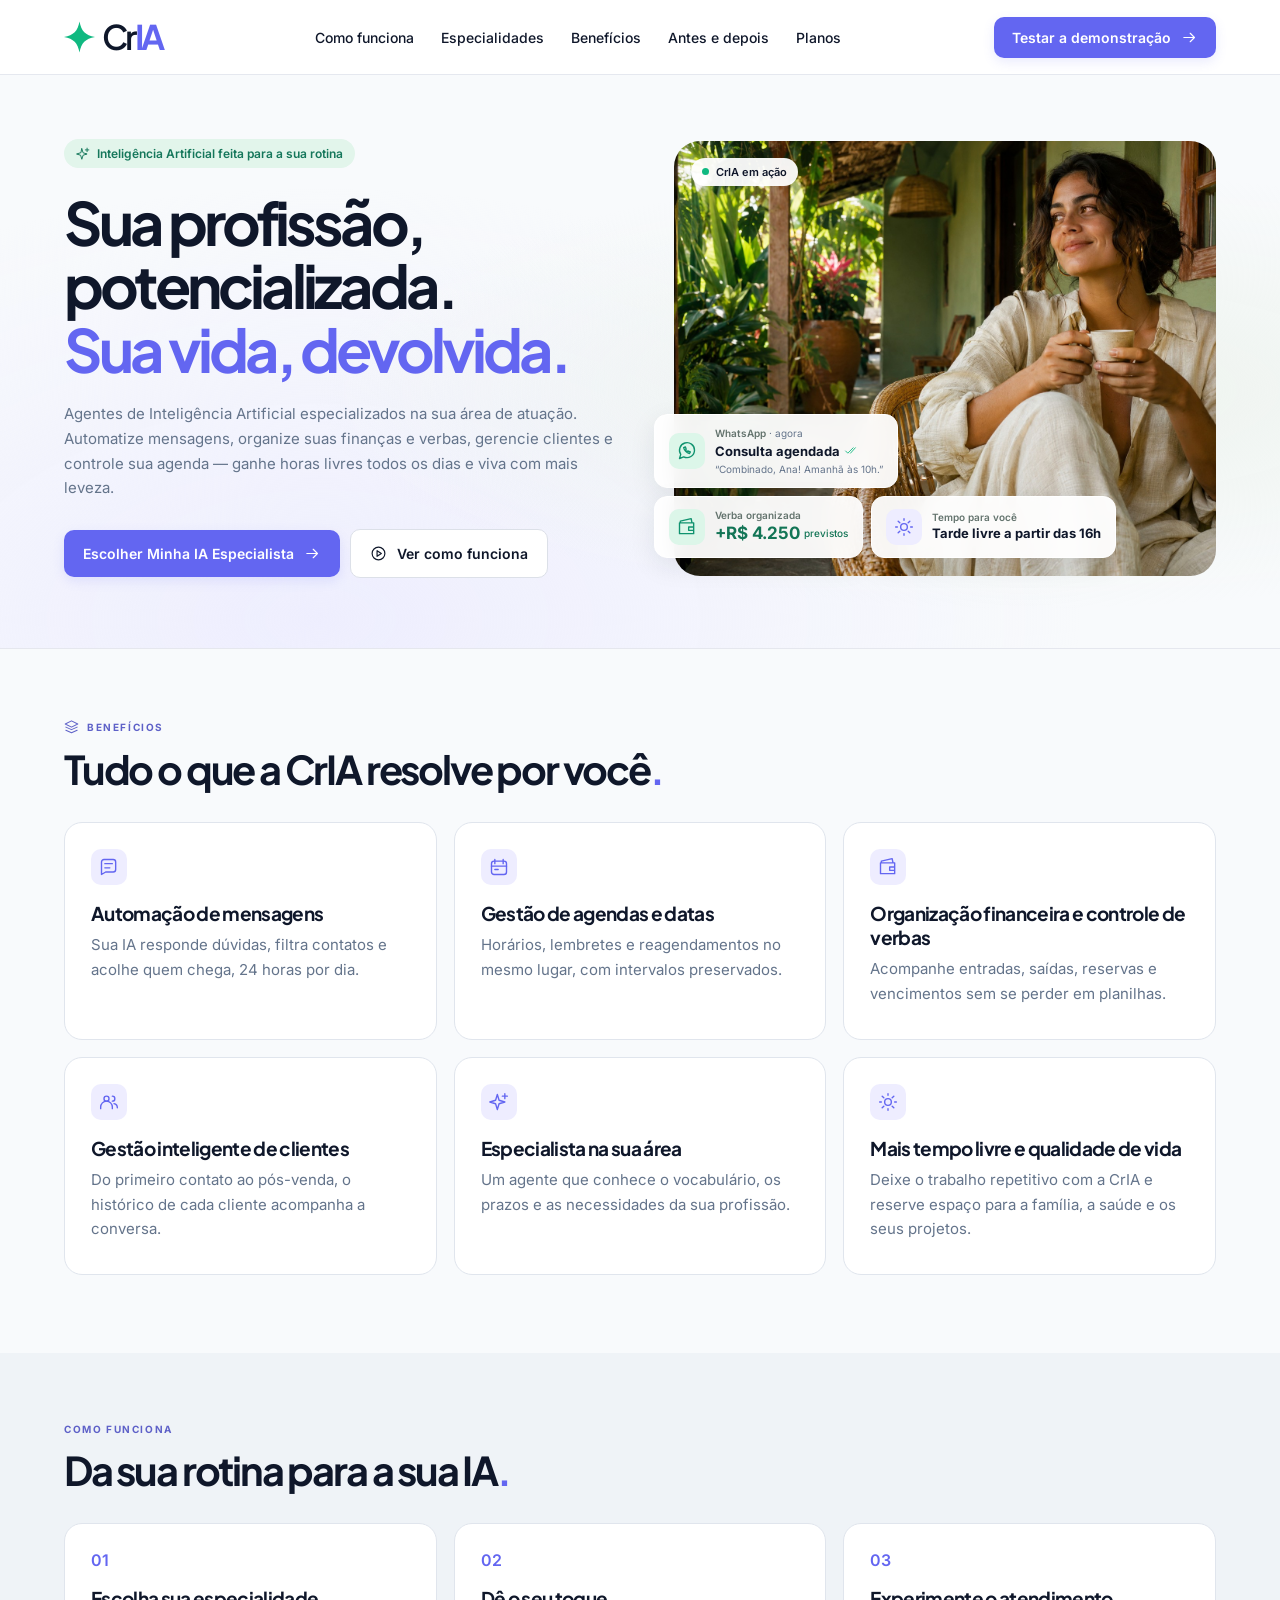
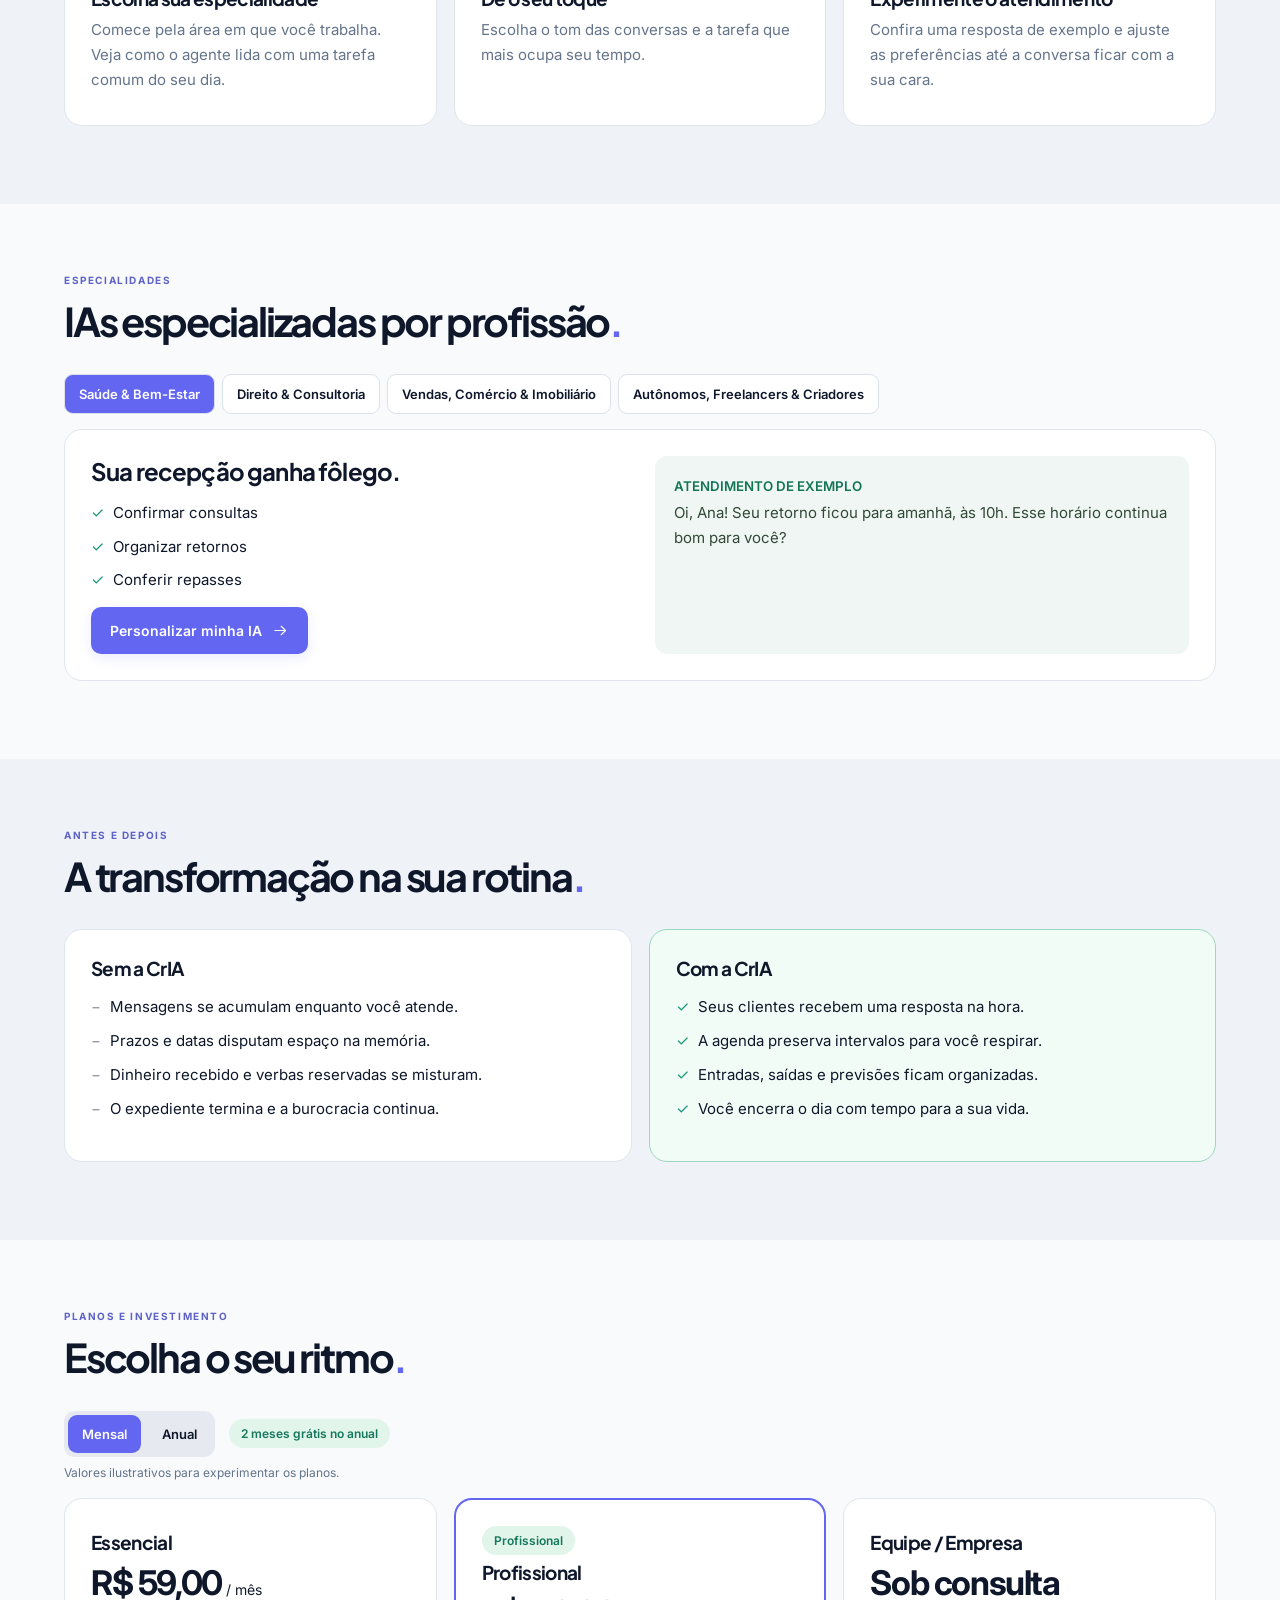
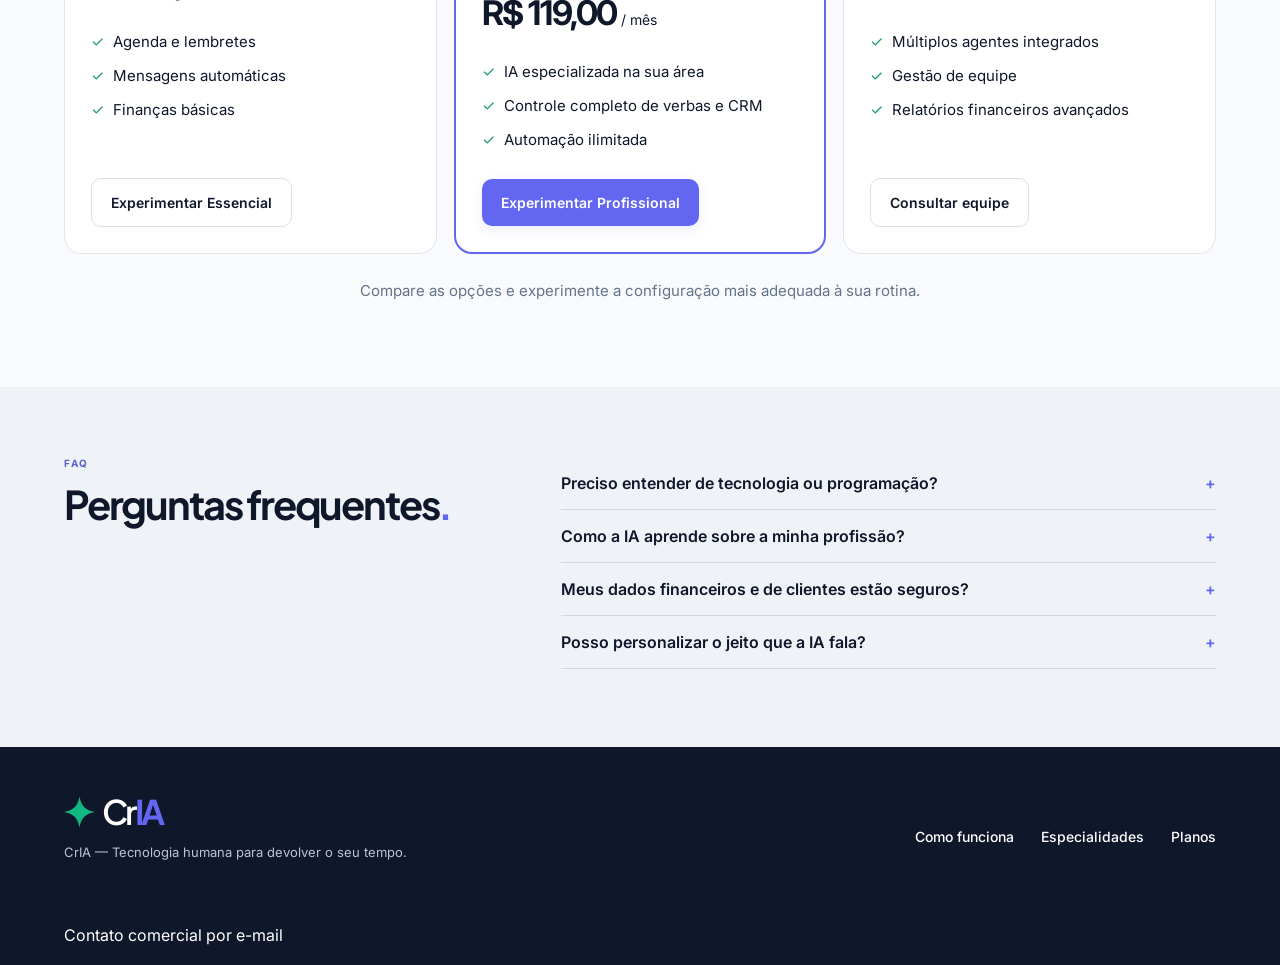
==== sitecria/SA01/index.html @ 4dea1e47 "UpgradeSite" ====
<!doctype html>
<html lang="pt-BR">
<head>
  <meta charset="utf-8">
  <meta name="viewport" content="width=device-width,initial-scale=1">
  <meta name="theme-color" content="#F8FAFC">
  <title>CrIA | Sua profissão, potencializada. Sua vida, devolvida.</title>
  <meta name="description" content="Conheça os agentes especialistas da CrIA e experimente uma rotina com mensagens, agenda e finanças em ordem.">
  <link rel="preconnect" href="https://fonts.googleapis.com">
  <link rel="stylesheet" href="https://fonts.googleapis.com/css2?family=Inter:wght@400;500;600;700&amp;family=Plus+Jakarta+Sans:wght@500;600;700;800&amp;display=swap">
  <link rel="stylesheet" href="./styles.css">
<noscript><style>#menu,.bar .small,.billing,.floaters,#tabs{display:none} @media(max-width:800px){#nav{display:flex;position:static;flex-wrap:wrap}.bar{flex-wrap:wrap;height:auto}}</style></noscript></head>
<body><a class="skip" href="#inicio">Pular para o conteúdo</a><header><div class="wrap bar"><a class="logo" href="#inicio" aria-label="CrIA início"><i data-i="brand"></i>Cr<b>IA</b></a><nav id="nav"><a href="#como">Como funciona</a><a href="#especialidades">Especialidades</a><a href="#beneficios">Benefícios</a><a href="#comparar">Antes e depois</a><a href="#planos">Planos</a></nav><button class="primary small" data-create>Testar a demonstração <i data-i="arrow"></i></button><button id="menu" aria-label="Menu principal" aria-controls="nav" aria-expanded="false"><i data-i="menu"></i></button></div></header>
<main id="inicio" tabindex="-1"><section class="hero"><div class="wrap heroGrid"><div class="intro"><span class="badge"><i data-i="spark"></i> Inteligência Artificial feita para a sua rotina</span><h1>Sua profissão,<br>potencializada.<br><em>Sua vida, devolvida.</em></h1><p>Agentes de Inteligência Artificial especializados na sua área de atuação. Automatize mensagens, organize suas finanças e verbas, gerencie clientes e controle sua agenda — ganhe horas livres todos os dias e viva com mais leveza.</p><div class="actions"><a class="primary" href="#especialidades">Escolher Minha IA Especialista <i data-i="arrow"></i></a><a class="secondary" href="#como"><i data-i="play"></i>Ver como funciona</a></div></div>
<div class="scene">
  <img src="./cria-hero.jpg" width="1402" height="1122" fetchpriority="high" alt="Profissional aproveitando uma pausa para o café na varanda iluminada pelo sol">
  <span class="online"><s></s> CrIA em ação</span><div class="floaters"><button class="notice chat" data-demo="0"><span class="iconbox green"><i data-i="chat"></i></span><span><small>WhatsApp <span>· agora</span></small><strong>Consulta agendada <i data-i="check"></i></strong><sub>“Combinado, Ana! Amanhã às 10h.”</sub></span></button><button class="notice money" data-demo="1"><span class="iconbox green"><i data-i="wallet"></i></span><span><small>Verba organizada</small><strong>+R$ 4.250 <sup>previstos</sup></strong></span></button><button class="notice free" data-demo="2"><span class="iconbox purple"><i data-i="sun"></i></span><span><small>Tempo para você</small><strong>Tarde livre a partir das 16h</strong></span></button></div></div></div></section>
<section class="wrap area" id="beneficios"><div class="eyebrow"><i data-i="layers"></i> BENEFÍCIOS</div><h2>Tudo o que a CrIA resolve por você<span>.</span></h2><div class="cards" id="features"><article><span class="iconbox purple"><i data-i="message"></i></span><h3>Automação de mensagens</h3><p>Sua IA responde dúvidas, filtra contatos e acolhe quem chega, 24 horas por dia.</p></article><article><span class="iconbox purple"><i data-i="calendar"></i></span><h3>Gestão de agendas e datas</h3><p>Horários, lembretes e reagendamentos no mesmo lugar, com intervalos preservados.</p></article><article><span class="iconbox purple"><i data-i="wallet"></i></span><h3>Organização financeira e controle de verbas</h3><p>Acompanhe entradas, saídas, reservas e vencimentos sem se perder em planilhas.</p></article><article><span class="iconbox purple"><i data-i="people"></i></span><h3>Gestão inteligente de clientes</h3><p>Do primeiro contato ao pós-venda, o histórico de cada cliente acompanha a conversa.</p></article><article><span class="iconbox purple"><i data-i="spark"></i></span><h3>Especialista na sua área</h3><p>Um agente que conhece o vocabulário, os prazos e as necessidades da sua profissão.</p></article><article><span class="iconbox purple"><i data-i="sun"></i></span><h3>Mais tempo livre e qualidade de vida</h3><p>Deixe o trabalho repetitivo com a CrIA e reserve espaço para a família, a saúde e os seus projetos.</p></article></div></section>
<section class="tint" id="como"><div class="wrap area"><div class="eyebrow">COMO FUNCIONA</div><h2>Da sua rotina para a sua IA<span>.</span></h2><div class="steps"><article><b>01</b><h3>Escolha sua especialidade</h3><p>Comece pela área em que você trabalha. Veja como o agente lida com uma tarefa comum do seu dia.</p></article><article><b>02</b><h3>Dê o seu toque</h3><p>Escolha o tom das conversas e a tarefa que mais ocupa seu tempo.</p></article><article><b>03</b><h3>Experimente o atendimento</h3><p>Confira uma resposta de exemplo e ajuste as preferências até a conversa ficar com a sua cara.</p></article></div></div></section>
<section class="wrap area" id="especialidades"><div class="eyebrow">ESPECIALIDADES</div><h2>IAs especializadas por profissão<span>.</span></h2><div id="tabs" role="tablist" aria-label="Áreas de atuação"></div><div id="panel" role="tabpanel"><div><h3>Escolha sua especialidade</h3><ul><li>Saúde & Bem-Estar · Confirmar consultas</li><li>Direito & Consultoria · Acompanhar prazos processuais</li><li>Vendas, Comércio & Imobiliário · Qualificar interessados</li><li>Autônomos, Freelancers & Criadores · Enviar orçamentos</li></ul></div></div></section>
<section class="tint" id="comparar"><div class="wrap area"><div class="eyebrow">ANTES E DEPOIS</div><h2>A transformação na sua rotina<span>.</span></h2><div class="duo"><article><h3>Sem a CrIA</h3><ul><li>Mensagens se acumulam enquanto você atende.</li><li>Prazos e datas disputam espaço na memória.</li><li>Dinheiro recebido e verbas reservadas se misturam.</li><li>O expediente termina e a burocracia continua.</li></ul></article><article class="after"><h3>Com a CrIA</h3><ul><li>Seus clientes recebem uma resposta na hora.</li><li>A agenda preserva intervalos para você respirar.</li><li>Entradas, saídas e previsões ficam organizadas.</li><li>Você encerra o dia com tempo para a sua vida.</li></ul></article></div></div></section>
<section class="wrap area" id="planos"><div class="eyebrow">PLANOS E INVESTIMENTO</div><h2>Escolha o seu ritmo<span>.</span></h2><div class="billing"><div class="switch"><button aria-pressed="true" id="monthly">Mensal</button><button aria-pressed="false" id="annual">Anual</button></div><span class="badge">2 meses grátis no anual</span></div><p class="fine">Valores ilustrativos para experimentar os planos.</p><div class="cards plans" id="prices"><article><h3>Essencial</h3><strong>R$ 59,00 / mês</strong><ul><li>Agenda e lembretes</li><li>Mensagens automáticas</li><li>Finanças básicas</li></ul></article><article><h3>Profissional</h3><strong>R$ 119,00 / mês</strong><ul><li>IA especializada na sua área</li><li>Controle completo de verbas e CRM</li><li>Automação ilimitada</li></ul></article><article><h3>Equipe / Empresa</h3><strong>Sob consulta</strong><ul><li>Múltiplos agentes integrados</li><li>Gestão de equipe</li><li>Relatórios financeiros avançados</li></ul></article></div><p class="reinforce">Compare as opções e experimente a configuração mais adequada à sua rotina.</p></section>
<section class="tint"><div class="wrap area faq"><div><div class="eyebrow">FAQ</div><h2>Perguntas frequentes<span>.</span></h2></div><div id="questions"><details><summary>Preciso entender de tecnologia ou programação?</summary><p>Você começa escolhendo sua profissão e descrevendo sua rotina em linguagem comum. Experimente a configuração guiada nesta página.</p></details><details><summary>Como a IA aprende sobre a minha profissão?</summary><p>O ponto de partida é um perfil por área. Seus serviços, horários, regras de atendimento e exemplos de mensagens orientam a personalização.</p></details><details><summary>Meus dados financeiros e de clientes estão seguros?</summary><p>Esta demonstração usa exemplos fictícios e dispensa dados de clientes, credenciais e informações bancárias. Antes de conectar um serviço real, confira as permissões solicitadas e as condições de tratamento dos dados.</p></details><details><summary>Posso personalizar o jeito que a IA fala?</summary><p>Sim. Escolha um tom acolhedor, direto ou formal na demonstração para comparar as respostas e encontrar a voz do seu atendimento.</p></details></div></div></section></main>
<footer><div class="wrap foot"><div><a class="logo" href="#inicio"><i data-i="brand"></i>Cr<b>IA</b></a><p>CrIA — Tecnologia humana para devolver o seu tempo.</p></div><div><a href="#como">Como funciona</a><a href="#especialidades">Especialidades</a><a href="#planos">Planos</a></div></div><div class="wrap" style="padding-bottom:20px"><a href="mailto:alissonbiagiotti1@gmail.com">Contato comercial por e-mail</a></div></footer>
<dialog id="modal" aria-labelledby="dialogTitle"><button class="close" aria-label="Fechar">×</button><div id="modalBody"></div></dialog><script src="./app.js" defer></script></body></html>
---- sitecria/SA01/styles.css ----
*{box-sizing:border-box}
    html{scroll-behavior:smooth;scroll-padding-top:87px}
    body{margin:0;color:#0f172a;background:#f8fafc;font-family:Inter,Arial,sans-serif;-webkit-font-smoothing:antialiased;-moz-osx-font-smoothing:grayscale}
    h1,h2,h3,.logo{font-family:"Plus Jakarta Sans",Inter,sans-serif}
    a{color:inherit;text-decoration:none}
    button,select{font:inherit}
    button,summary{cursor:pointer}
    button{color:inherit;border:0;background:none}
    button:focus-visible,a:focus-visible,summary:focus-visible,select:focus-visible{outline:3px solid #6366f1;outline-offset:4px}
    i{display:inline-flex;flex:none}
    svg{width:20px;height:20px}
    .wrap{width:min(1320px,90%);margin:auto}
    header{background:#fffffff5;border-bottom:1px solid #e5e8ef;position:sticky;top:0;z-index:5;backdrop-filter:blur(12px)}
    .bar,.actions,.primary,.secondary,.badge,.online,.iconbox,.eyebrow,.notice,.billing,.switch,.logo,.foot{display:flex;align-items:center}
    .bar{height:74px;gap:32px;justify-content:space-between}
    .logo{font-size:34px;letter-spacing:-2.7px;font-weight:600;line-height:1}
    .logo b,h1 em,h2 span{color:#6366f1}
    .logo i{margin-right:7px;color:#10b981}
    .logo svg{width:31px;height:34px}
    nav,.foot>div:last-child{display:flex;gap:clamp(14px,2.1vw,34px)}
    nav a,.foot a:not(.logo){font-size:14px;font-weight:500}
    nav a:hover,footer a:hover{color:#6366f1}
    .primary,.secondary{gap:10px;border-radius:10px;justify-content:center;padding:15px 19px;font-size:14px;font-weight:600;transition:.2s}
    .primary{background:#6366f1;color:white;box-shadow:0 4px 12px #6366f122}
    .primary:hover{background:#5254d8;transform:translateY(-2px)}
    .primary.small{padding:12px 18px}
    .primary svg,.secondary svg{width:17px;height:17px}
    .secondary{background:white;border:1px solid #dce0e8}
    .secondary:hover{border-color:#6366f1}
    .hero{background:radial-gradient(ellipse at 80% 55%,#edf3ed 0,transparent 49%),radial-gradient(ellipse at 25% 95%,#eeeefe 0,transparent 56%),#f8fafc;border-bottom:1px solid #e5e7ee}
    .heroGrid{display:grid;grid-template-columns:1.02fr 1fr;gap:5%;align-items:center;padding:64px 0 70px}
    .badge,.online{width:fit-content;font-size:12px;font-weight:600;gap:7px;border-radius:99px}
    .badge{padding:7px 12px;background:#e2f5eb;color:#15775b}
    .badge svg{width:14px;height:14px}
    h1{font-size:clamp(48px,4.65vw,75px);line-height:1.065;letter-spacing:-.067em;margin:22px 0;font-weight:700}
    h1 em{font-style:normal}
    .intro p,.area p,dialog p,footer p{color:#64748b;line-height:1.65}
    .intro p{font-size:clamp(15px,1.15vw,17px);margin:0;max-width:580px}
    .actions{gap:10px;flex-wrap:wrap;margin-top:28px}
    .scene{position:relative;height:clamp(420px,34vw,510px);border-radius:26px;isolation:isolate}
    .scene img{height:100%;width:100%;object-fit:cover;border-radius:inherit}
    .online{position:absolute;top:17px;left:17px;background:#fffffff0;box-shadow:0 2px 8px #0001;padding:7px 11px;font-size:11px}
    .online s{background:#10b981;width:7px;height:7px;border-radius:50%}
    .floaters{position:absolute;bottom:18px;left:-20px;right:16px;display:flex;flex-wrap:wrap;gap:8px}
    .notice{padding:12px 14px;text-align:left;gap:10px;background:#fffffff2;border:1px solid white;box-shadow:0 8px 27px #14212916;border-radius:13px;backdrop-filter:blur(10px);transition:transform .2s}
    .notice:hover{transform:translateY(-3px)}
    .chat{margin-right:45%;min-width:max-content}
    .notice small,.notice sub{display:block}
    .notice small{font-size:10px;font-weight:600;color:#63736d}
    .notice small span,.notice sub{color:#64748b;font-weight:400}
    .notice strong{font-size:13px;display:flex;align-items:center;gap:4px;margin:2px 0}
    .notice sub,.notice sup{font-size:10px}
    .notice strong svg{width:13px;color:#10b981}
    .money strong{color:#137556;font-size:17px}
    .money sup{font-weight:500}
    .iconbox{width:36px;height:36px;justify-content:center;border-radius:10px}
    .green{color:#10936f;background:#dcf6e9}
    .purple{color:#6366f1;background:#eeedff}
    .area{padding-top:70px;padding-bottom:78px}
    .eyebrow{font-size:10px;letter-spacing:.16em;gap:8px;color:#5e61c8;font-weight:700}
    .eyebrow svg{width:15px;height:15px}
    h2{font-size:clamp(32px,3.1vw,48px);line-height:1.14;letter-spacing:-.055em;font-weight:700;margin:13px 0 30px}
    .cards,.steps,.duo{display:grid;grid-template-columns:repeat(3,1fr);gap:17px}
    .cards article,.duo article,.steps article,#panel{border:1px solid #e0e5ed;border-radius:18px;background:white;padding:26px}
    .cards article{transition:box-shadow .2s,transform .2s}
    .cards article:hover{transform:translateY(-3px);box-shadow:0 10px 28px #1e293b0d}
    h3{font-size:19px;letter-spacing:-.035em;margin:16px 0 8px;font-weight:700}
    .area p{font-size:15px;margin:6px 0}
    .tint{background:#eff3f7}
    .steps b{color:#6366f1;font-weight:600}
    .duo{grid-template-columns:1fr 1fr}
    .duo h3{margin-top:0}
    .duo .after{background:#f1fcf7;border-color:#9ad8bf}
    ul{padding:0;list-style:none}
    li{margin:12px 0;line-height:1.45;font-size:15px}
    li:before{content:'✓';color:#159775;margin-right:9px}
    .duo article:first-child li:before{content:'−';color:#87919e}
    #tabs,.billing,.switch{display:flex;gap:7px;flex-wrap:wrap}
    #tabs button,.switch button{border-radius:9px;padding:11px 14px;font-weight:600;font-size:13px}
    #tabs button{background:white;border:1px solid #dce1eb}
    #tabs button[aria-selected=true],.switch button[aria-pressed=true]{background:#6366f1;color:white}
    #panel{display:grid;grid-template-columns:1fr 1fr;gap:30px;margin-top:15px}
    #panel h3{margin-top:0;font-size:24px}
    .sample{background:#f0f6f3;border-radius:12px;padding:19px}
    .sample small{color:#137556;font-weight:600}
    .sample p{color:#324938}
    .switch{background:#e6eaf0;border-radius:11px;padding:4px}
    .billing{gap:14px}
    .plans{margin-top:16px}
    .plans article{display:flex;flex-direction:column;align-items:start}
    .plans .chosen{border:2px solid #6366f1}
    .plans h3{margin-top:5px}
    .plans ul{flex:1}
    .price{font-weight:700;font-size:34px;letter-spacing:-1.4px}
    .price small{font-weight:400;font-size:14px;letter-spacing:0}
    .area .fine{font-size:12px}
    .area .reinforce{text-align:center;margin-top:25px}
    .faq{display:grid;grid-template-columns:1fr 1.4fr;gap:30px}
    details{border-bottom:1px solid #d2d9e3;padding:16px 0}
    summary{list-style:none;display:flex;justify-content:space-between;font-weight:600;gap:12px}
    summary:after{content:'+';color:#6366f1}
    details[open] summary:after{content:'−'}
    footer{background:#0f172a;color:white}
    .foot{padding:48px 0;justify-content:space-between}
    .foot p{color:#bac4d4;font-size:13px}
    dialog{margin:auto;padding:30px;max-width:min(450px,92vw);width:100%;border:1px solid #dde3eb;border-radius:18px;color:#0f172a;box-shadow:0 22px 72px #0f172a33}
    dialog::backdrop{background:#0f172a66;backdrop-filter:blur(4px)}
    dialog h2{font-size:28px;margin:12px 16px 15px 0}
    .close{float:right;font-size:24px}
    .fields{display:grid;gap:14px}
    .fields label{font-size:13px;font-weight:600}
    .fields select{display:block;width:100%;padding:10px;margin-top:5px;border:1px solid #cbd5e1;border-radius:7px;background:white}
    .fields .primary{margin-top:5px}
    #menu{display:none}
    @media (max-width:1050px) {
      .bar{gap:14px}
      nav{gap:14px}
      nav a{font-size:12px}
      .actions{gap:8px}
      .actions a{font-size:12px;padding:13px}
      .heroGrid{gap:4%}
      .floaters{left:-9px}
      .notice{padding:9px;gap:7px}
      .free strong{font-size:11px}
    }
    @media (max-width:800px) {
      .wrap{width:90%}
      .bar{height:63px}
      .bar>.small{margin-left:auto}
      #menu{display:flex;padding:8px}
      nav{display:none}
      nav.open{display:flex;position:absolute;top:62px;left:0;right:0;background:white;flex-direction:column;padding:18px 5%;box-shadow:0 14px 18px #0f172a12}
      nav a{font-size:15px}
      .heroGrid{grid-template-columns:1fr;padding:38px 0 36px;gap:32px}
      h1{font-size:clamp(45px,8.8vw,68px)}
      .scene{height:clamp(355px,65vw,460px)}
      .floaters{left:12px}
      .intro p{max-width:670px}
      .cards,.steps{grid-template-columns:repeat(2,1fr)}
      .area{padding-top:48px;padding-bottom:48px}
      .faq{grid-template-columns:1fr;gap:4px}
      .foot{align-items:start;gap:24px;flex-wrap:wrap}
    }
    @media (max-width:550px) {
      .cards,.steps,.duo,#panel{grid-template-columns:1fr}
      .chat{margin-right:15%}
      .badge{font-size:11px}
      .actions{align-items:stretch}
      .actions a{font-size:12px;padding:12px 10px}
      .actions svg{width:14px}
      .floaters{right:8px;gap:5px}
      .notice .iconbox{width:27px;height:30px}
      .notice{padding:8px}
      .free strong{max-width:110px}
      .area h2{font-size:33px}
      .foot>div:last-child{flex-wrap:wrap}
      .plans .primary{width:100%}
    }
    @media (prefers-reduced-motion:reduce) {
      html{scroll-behavior:auto}
      *,*:before,*:after{transition:none!important}
    }
  .skip{position:absolute;left:1rem;top:-6rem;z-index:100;background:white;padding:12px}.skip:focus{top:0}.contact-actions{display:grid;gap:12px;margin-top:18px}.contact-actions a{text-align:center}@media(max-width:550px){.scene img{object-position:65% center}.bar .small{font-size:12px;padding:10px}.actions{flex-wrap:wrap}}
@media (max-width:550px) {
  .scene {height:auto}
  .scene img {display:block;height:300px;object-position:70% center}
  .floaters {position:static;display:grid;gap:8px;padding-top:8px}
  .notice {min-height:44px}
  .free strong {max-width:none}
  .fields select {min-width:0;max-width:100%}
  .bar, .heroGrid > *, .cards > * {min-width:0}
}
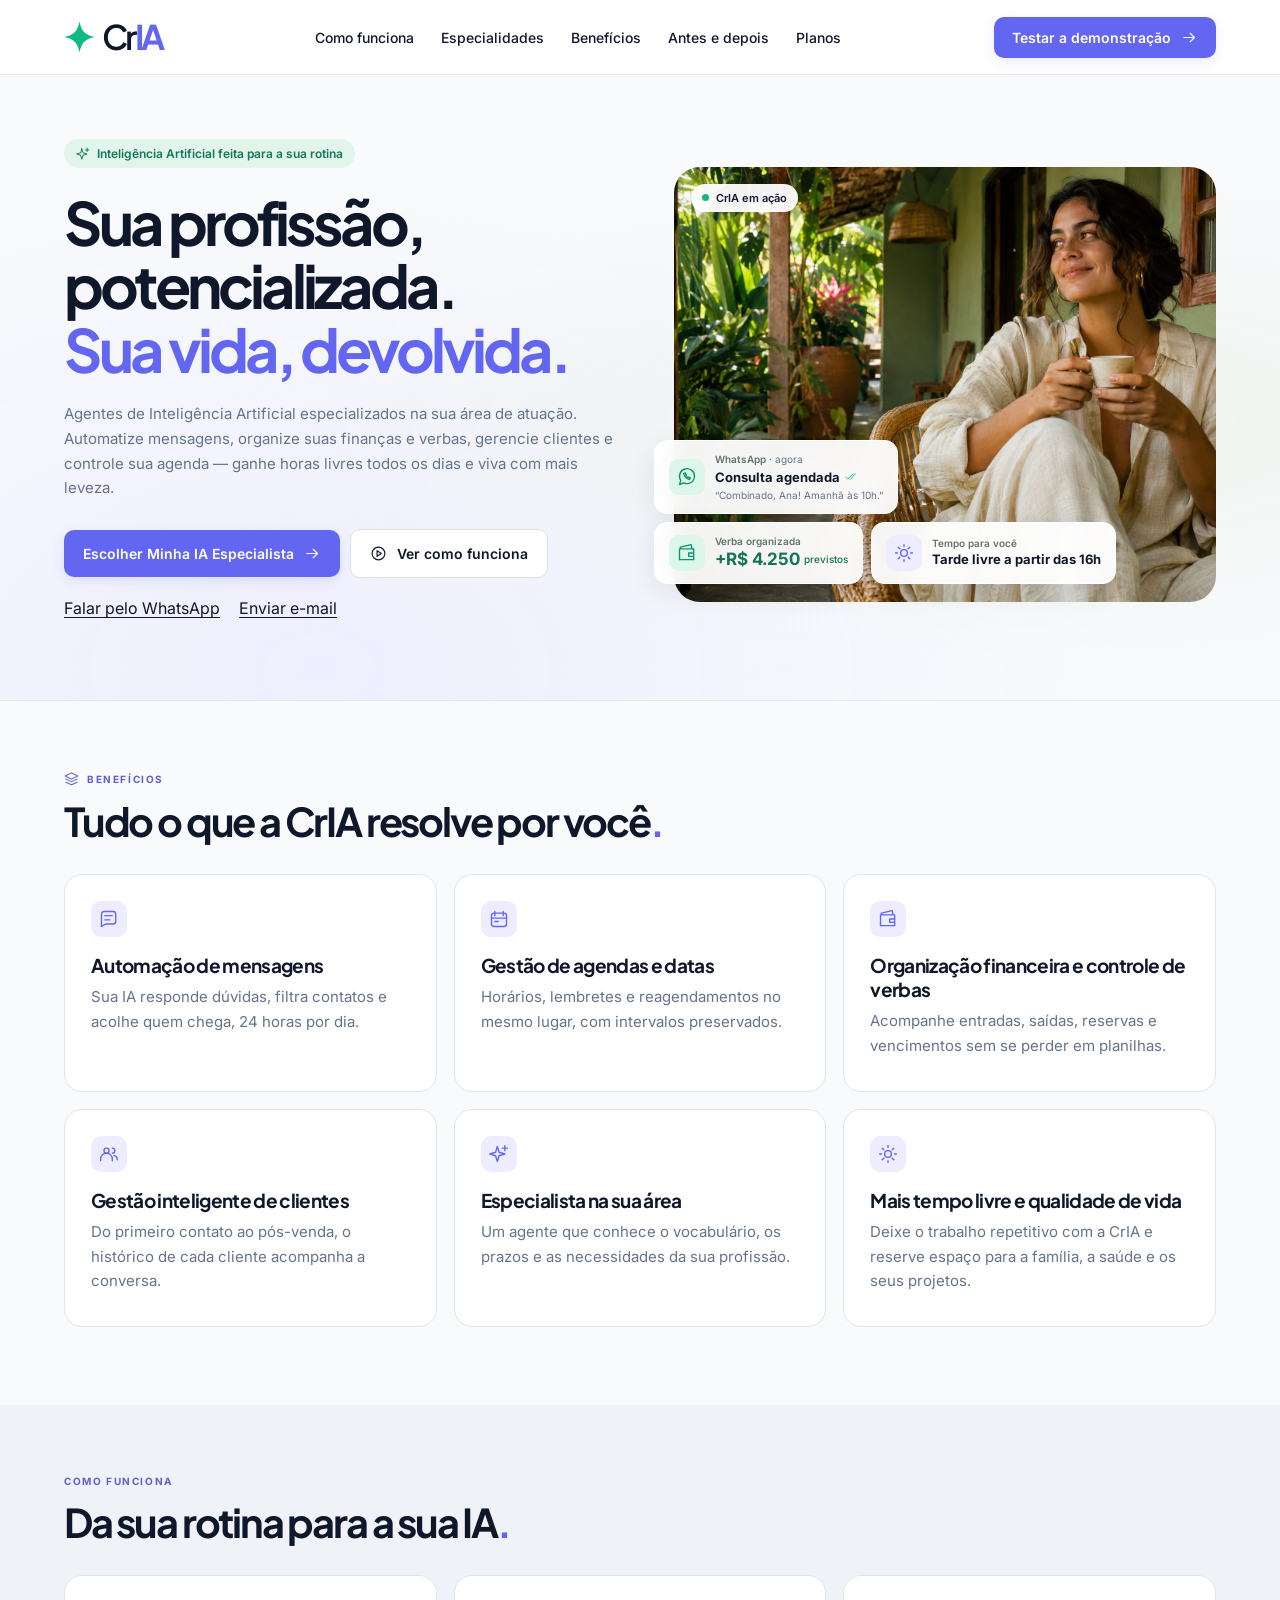
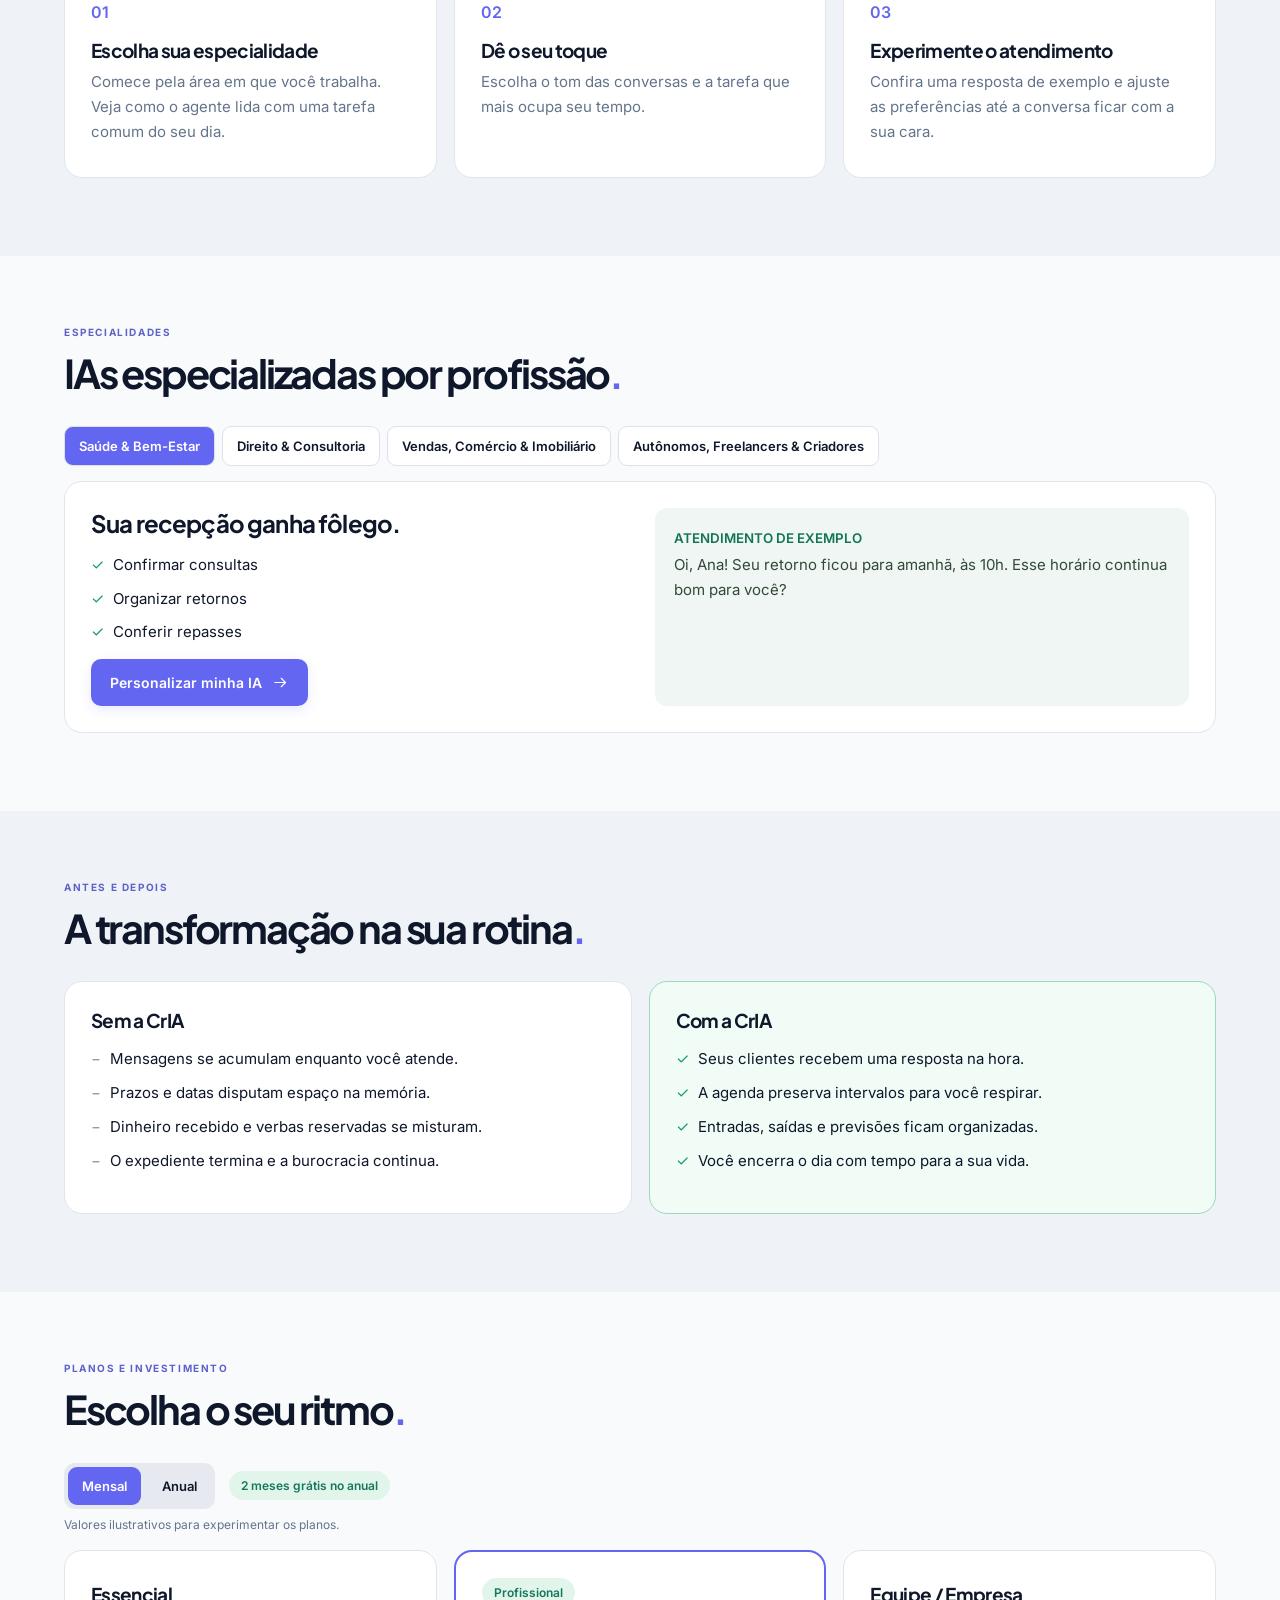
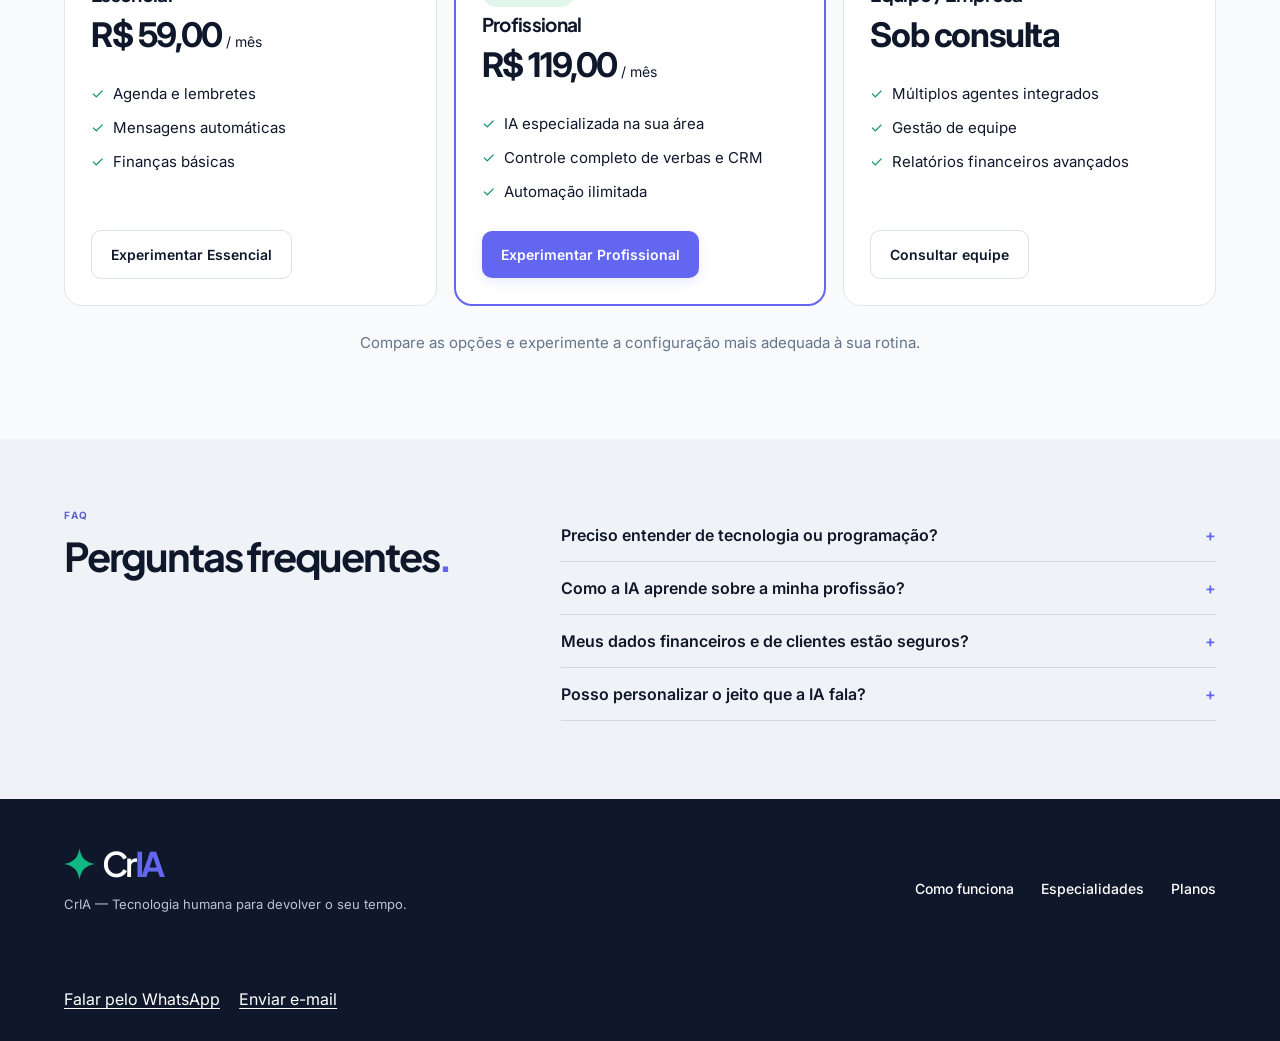
==== commit 095165fd: "att02" ====
--- a/sitecria/SA01/index.html
+++ b/sitecria/SA01/index.html
@@ -11,7 +11,7 @@
   <link rel="stylesheet" href="./styles.css">
 <noscript><style>#menu,.bar .small,.billing,.floaters,#tabs{display:none} @media(max-width:800px){#nav{display:flex;position:static;flex-wrap:wrap}.bar{flex-wrap:wrap;height:auto}}</style></noscript></head>
 <body><a class="skip" href="#inicio">Pular para o conteúdo</a><header><div class="wrap bar"><a class="logo" href="#inicio" aria-label="CrIA início"><i data-i="brand"></i>Cr<b>IA</b></a><nav id="nav"><a href="#como">Como funciona</a><a href="#especialidades">Especialidades</a><a href="#beneficios">Benefícios</a><a href="#comparar">Antes e depois</a><a href="#planos">Planos</a></nav><button class="primary small" data-create>Testar a demonstração <i data-i="arrow"></i></button><button id="menu" aria-label="Menu principal" aria-controls="nav" aria-expanded="false"><i data-i="menu"></i></button></div></header>
-<main id="inicio" tabindex="-1"><section class="hero"><div class="wrap heroGrid"><div class="intro"><span class="badge"><i data-i="spark"></i> Inteligência Artificial feita para a sua rotina</span><h1>Sua profissão,<br>potencializada.<br><em>Sua vida, devolvida.</em></h1><p>Agentes de Inteligência Artificial especializados na sua área de atuação. Automatize mensagens, organize suas finanças e verbas, gerencie clientes e controle sua agenda — ganhe horas livres todos os dias e viva com mais leveza.</p><div class="actions"><a class="primary" href="#especialidades">Escolher Minha IA Especialista <i data-i="arrow"></i></a><a class="secondary" href="#como"><i data-i="play"></i>Ver como funciona</a></div></div>
+<main id="inicio" tabindex="-1"><section class="hero"><div class="wrap heroGrid"><div class="intro"><span class="badge"><i data-i="spark"></i> Inteligência Artificial feita para a sua rotina</span><h1>Sua profissão,<br>potencializada.<br><em>Sua vida, devolvida.</em></h1><p>Agentes de Inteligência Artificial especializados na sua área de atuação. Automatize mensagens, organize suas finanças e verbas, gerencie clientes e controle sua agenda — ganhe horas livres todos os dias e viva com mais leveza.</p><div class="actions"><a class="primary" href="#especialidades">Escolher Minha IA Especialista <i data-i="arrow"></i></a><a class="secondary" href="#como"><i data-i="play"></i>Ver como funciona</a></div><div class="direct-contact"><a href="https://wa.me/5586998053109?text=Ol%C3%A1%21%20Gostaria%20de%20conversar%20sobre%20os%20agentes%20de%20IA%20da%20CrIA." target="_blank" rel="noopener">Falar pelo WhatsApp</a><a href="mailto:alissonbiagiotti1@gmail.com?subject=Contato%20com%20a%20CrIA&amp;body=Ol%C3%A1%21%20Gostaria%20de%20conversar%20sobre%20os%20agentes%20de%20IA%20da%20CrIA.">Enviar e-mail</a></div></div>
 <div class="scene">
   <img src="./cria-hero.jpg" width="1402" height="1122" fetchpriority="high" alt="Profissional aproveitando uma pausa para o café na varanda iluminada pelo sol">
   <span class="online"><s></s> CrIA em ação</span><div class="floaters"><button class="notice chat" data-demo="0"><span class="iconbox green"><i data-i="chat"></i></span><span><small>WhatsApp <span>· agora</span></small><strong>Consulta agendada <i data-i="check"></i></strong><sub>“Combinado, Ana! Amanhã às 10h.”</sub></span></button><button class="notice money" data-demo="1"><span class="iconbox green"><i data-i="wallet"></i></span><span><small>Verba organizada</small><strong>+R$ 4.250 <sup>previstos</sup></strong></span></button><button class="notice free" data-demo="2"><span class="iconbox purple"><i data-i="sun"></i></span><span><small>Tempo para você</small><strong>Tarde livre a partir das 16h</strong></span></button></div></div></div></section>
@@ -21,5 +21,5 @@
 <section class="tint" id="comparar"><div class="wrap area"><div class="eyebrow">ANTES E DEPOIS</div><h2>A transformação na sua rotina<span>.</span></h2><div class="duo"><article><h3>Sem a CrIA</h3><ul><li>Mensagens se acumulam enquanto você atende.</li><li>Prazos e datas disputam espaço na memória.</li><li>Dinheiro recebido e verbas reservadas se misturam.</li><li>O expediente termina e a burocracia continua.</li></ul></article><article class="after"><h3>Com a CrIA</h3><ul><li>Seus clientes recebem uma resposta na hora.</li><li>A agenda preserva intervalos para você respirar.</li><li>Entradas, saídas e previsões ficam organizadas.</li><li>Você encerra o dia com tempo para a sua vida.</li></ul></article></div></div></section>
 <section class="wrap area" id="planos"><div class="eyebrow">PLANOS E INVESTIMENTO</div><h2>Escolha o seu ritmo<span>.</span></h2><div class="billing"><div class="switch"><button aria-pressed="true" id="monthly">Mensal</button><button aria-pressed="false" id="annual">Anual</button></div><span class="badge">2 meses grátis no anual</span></div><p class="fine">Valores ilustrativos para experimentar os planos.</p><div class="cards plans" id="prices"><article><h3>Essencial</h3><strong>R$ 59,00 / mês</strong><ul><li>Agenda e lembretes</li><li>Mensagens automáticas</li><li>Finanças básicas</li></ul></article><article><h3>Profissional</h3><strong>R$ 119,00 / mês</strong><ul><li>IA especializada na sua área</li><li>Controle completo de verbas e CRM</li><li>Automação ilimitada</li></ul></article><article><h3>Equipe / Empresa</h3><strong>Sob consulta</strong><ul><li>Múltiplos agentes integrados</li><li>Gestão de equipe</li><li>Relatórios financeiros avançados</li></ul></article></div><p class="reinforce">Compare as opções e experimente a configuração mais adequada à sua rotina.</p></section>
 <section class="tint"><div class="wrap area faq"><div><div class="eyebrow">FAQ</div><h2>Perguntas frequentes<span>.</span></h2></div><div id="questions"><details><summary>Preciso entender de tecnologia ou programação?</summary><p>Você começa escolhendo sua profissão e descrevendo sua rotina em linguagem comum. Experimente a configuração guiada nesta página.</p></details><details><summary>Como a IA aprende sobre a minha profissão?</summary><p>O ponto de partida é um perfil por área. Seus serviços, horários, regras de atendimento e exemplos de mensagens orientam a personalização.</p></details><details><summary>Meus dados financeiros e de clientes estão seguros?</summary><p>Esta demonstração usa exemplos fictícios e dispensa dados de clientes, credenciais e informações bancárias. Antes de conectar um serviço real, confira as permissões solicitadas e as condições de tratamento dos dados.</p></details><details><summary>Posso personalizar o jeito que a IA fala?</summary><p>Sim. Escolha um tom acolhedor, direto ou formal na demonstração para comparar as respostas e encontrar a voz do seu atendimento.</p></details></div></div></section></main>
-<footer><div class="wrap foot"><div><a class="logo" href="#inicio"><i data-i="brand"></i>Cr<b>IA</b></a><p>CrIA — Tecnologia humana para devolver o seu tempo.</p></div><div><a href="#como">Como funciona</a><a href="#especialidades">Especialidades</a><a href="#planos">Planos</a></div></div><div class="wrap" style="padding-bottom:20px"><a href="mailto:alissonbiagiotti1@gmail.com">Contato comercial por e-mail</a></div></footer>
+<footer><div class="wrap foot"><div><a class="logo" href="#inicio"><i data-i="brand"></i>Cr<b>IA</b></a><p>CrIA — Tecnologia humana para devolver o seu tempo.</p></div><div><a href="#como">Como funciona</a><a href="#especialidades">Especialidades</a><a href="#planos">Planos</a></div></div><div class="wrap" style="padding-bottom:20px"><div class="direct-contact"><a href="https://wa.me/5586998053109?text=Ol%C3%A1%21%20Gostaria%20de%20conversar%20sobre%20os%20agentes%20de%20IA%20da%20CrIA." target="_blank" rel="noopener">Falar pelo WhatsApp</a><a href="mailto:alissonbiagiotti1@gmail.com?subject=Contato%20com%20a%20CrIA&amp;body=Ol%C3%A1%21%20Gostaria%20de%20conversar%20sobre%20os%20agentes%20de%20IA%20da%20CrIA.">Enviar e-mail</a></div></div></footer>
 <dialog id="modal" aria-labelledby="dialogTitle"><button class="close" aria-label="Fechar">×</button><div id="modalBody"></div></dialog><script src="./app.js" defer></script></body></html>
--- a/sitecria/SA01/styles.css
+++ b/sitecria/SA01/styles.css
@@ -170,3 +170,7 @@
   .fields select {min-width:0;max-width:100%}
   .bar, .heroGrid > *, .cards > * {min-width:0}
 }
+
+.direct-contact {display:flex;flex-wrap:wrap;gap:0 1.2rem}
+.direct-contact a {display:inline-flex;align-items:center;min-height:44px;text-decoration:underline;text-underline-offset:3px}
+.intro .direct-contact {margin-top:.5rem}
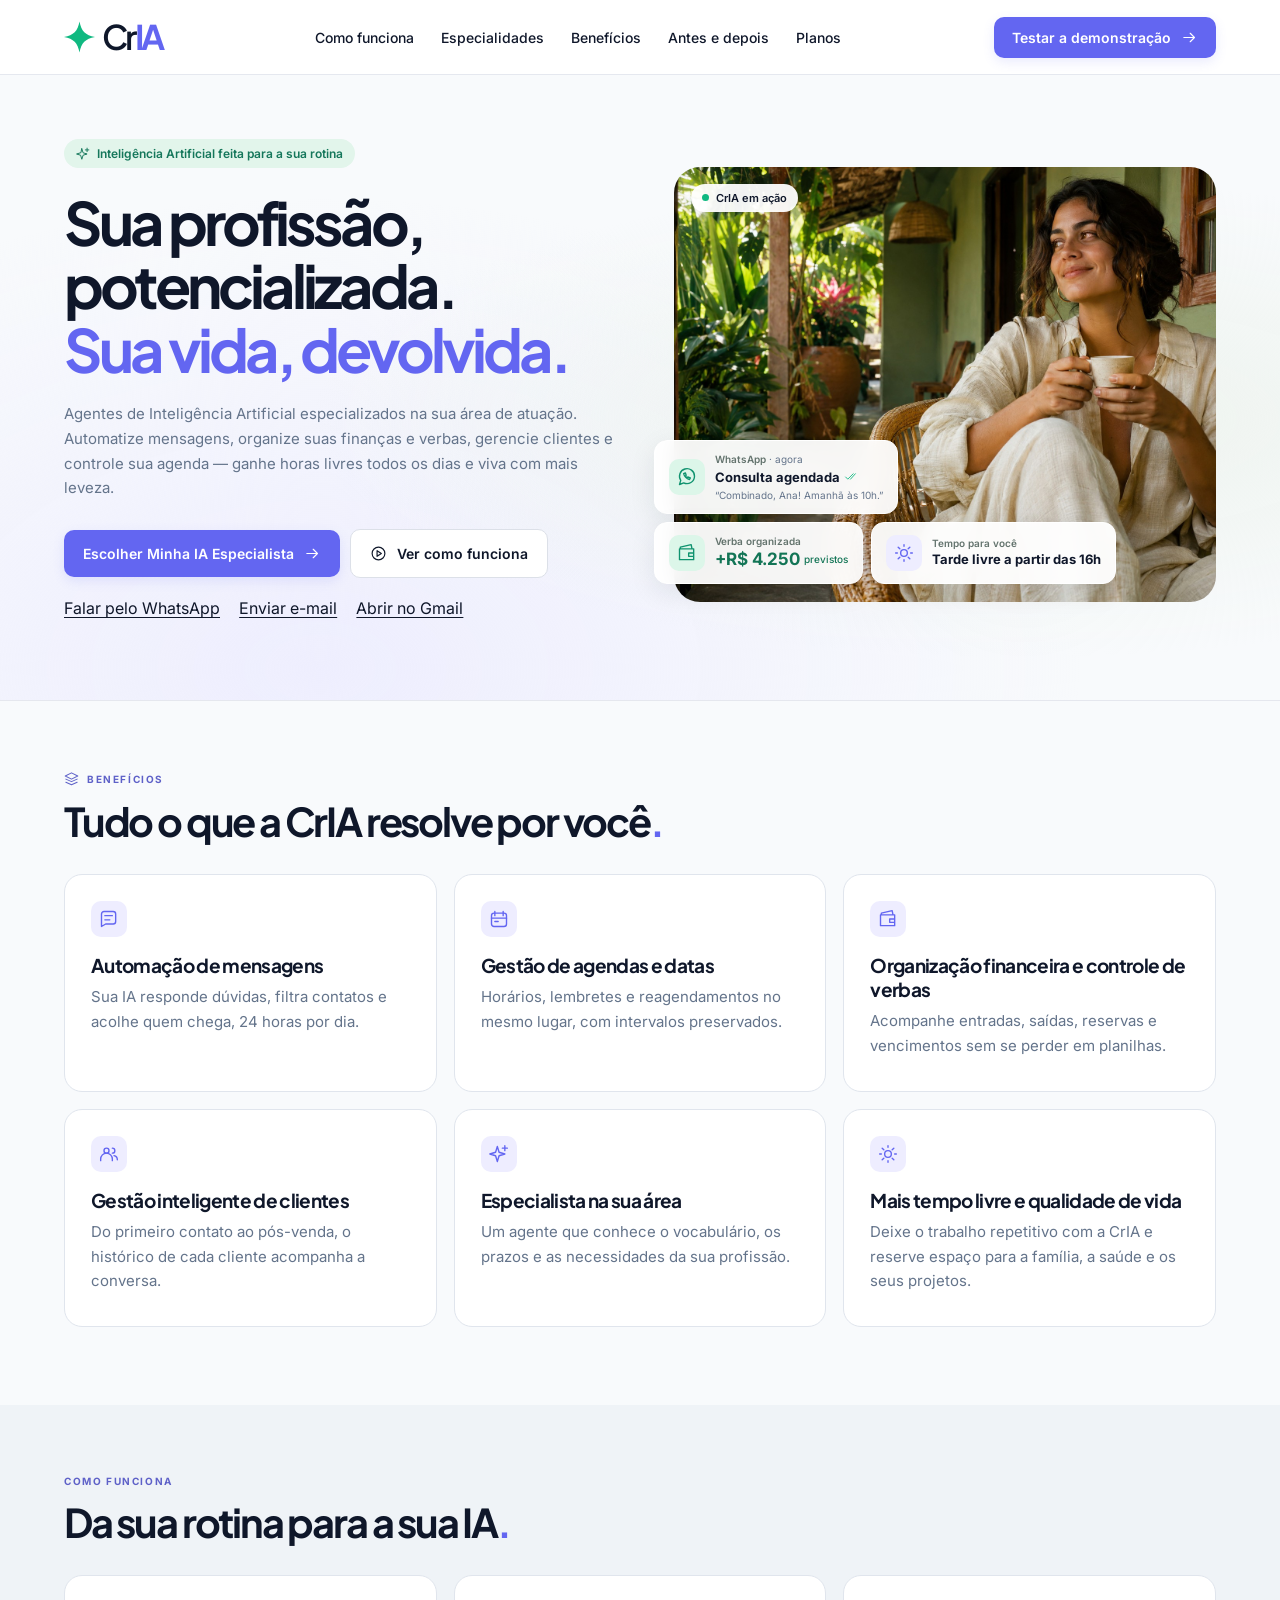
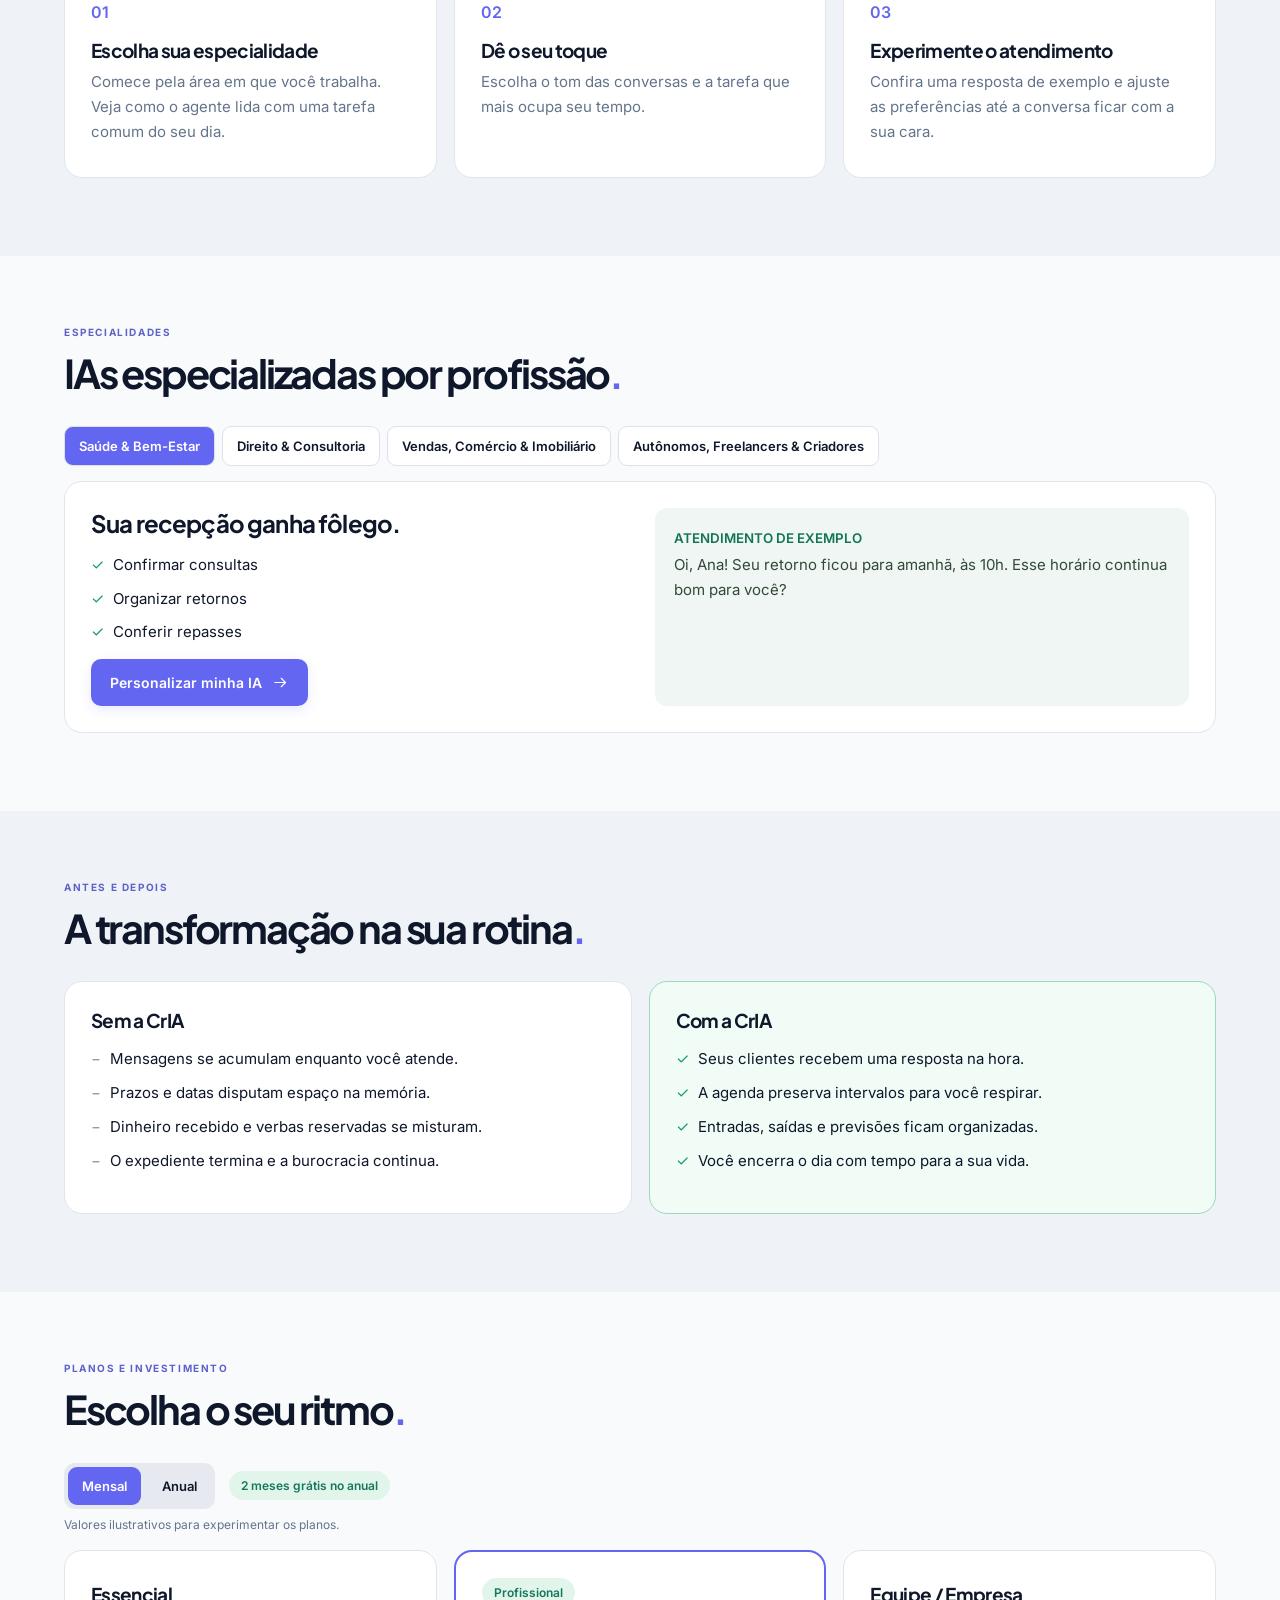
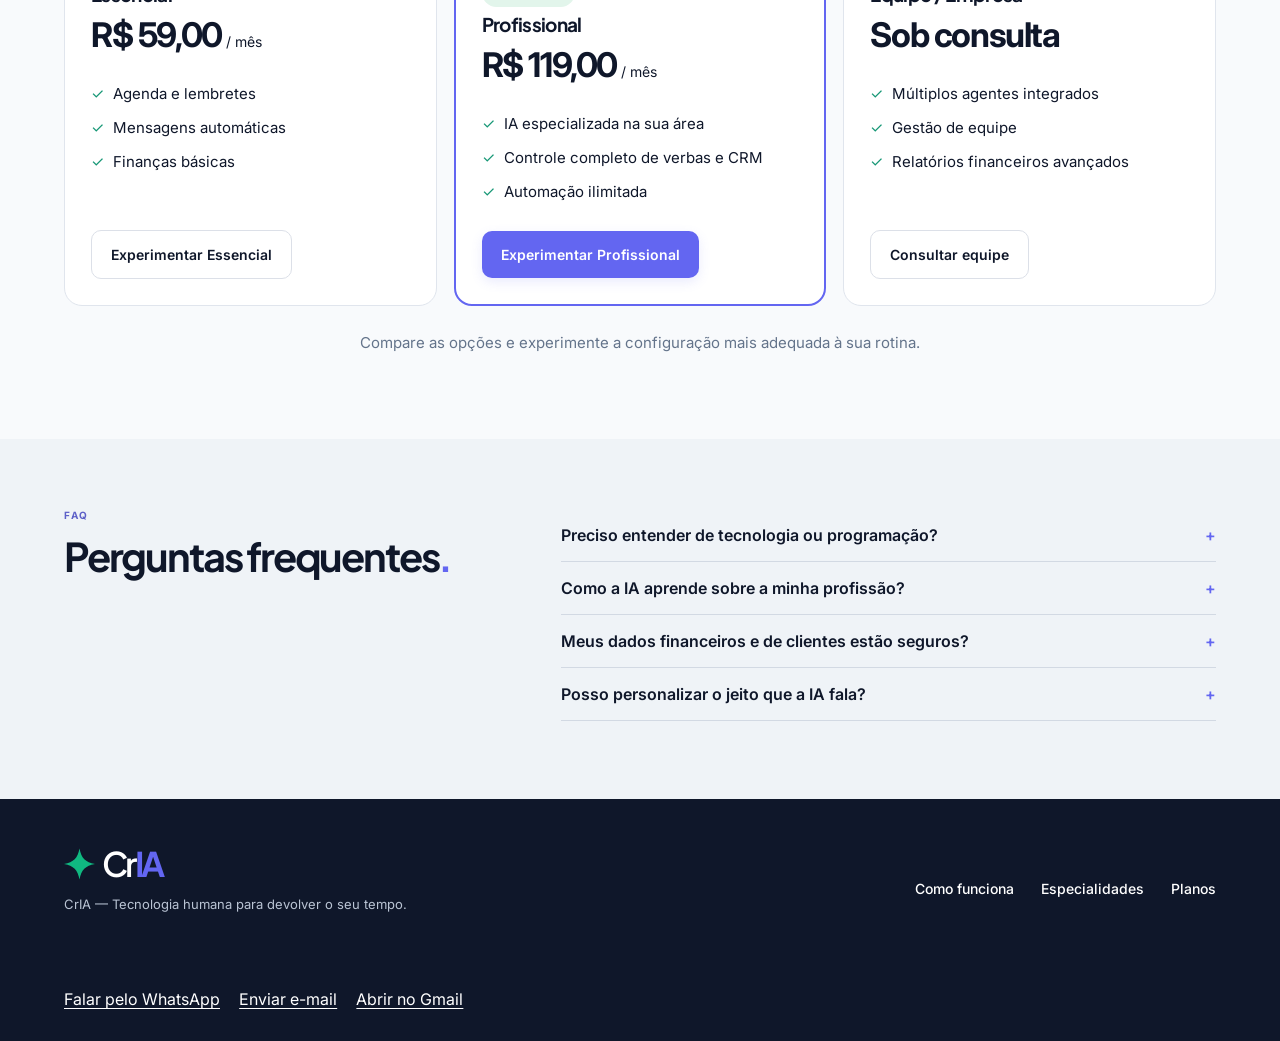
==== commit f8fef49b: "att03" ====
--- a/sitecria/SA01/index.html
+++ b/sitecria/SA01/index.html
@@ -11,7 +11,7 @@
   <link rel="stylesheet" href="./styles.css">
 <noscript><style>#menu,.bar .small,.billing,.floaters,#tabs{display:none} @media(max-width:800px){#nav{display:flex;position:static;flex-wrap:wrap}.bar{flex-wrap:wrap;height:auto}}</style></noscript></head>
 <body><a class="skip" href="#inicio">Pular para o conteúdo</a><header><div class="wrap bar"><a class="logo" href="#inicio" aria-label="CrIA início"><i data-i="brand"></i>Cr<b>IA</b></a><nav id="nav"><a href="#como">Como funciona</a><a href="#especialidades">Especialidades</a><a href="#beneficios">Benefícios</a><a href="#comparar">Antes e depois</a><a href="#planos">Planos</a></nav><button class="primary small" data-create>Testar a demonstração <i data-i="arrow"></i></button><button id="menu" aria-label="Menu principal" aria-controls="nav" aria-expanded="false"><i data-i="menu"></i></button></div></header>
-<main id="inicio" tabindex="-1"><section class="hero"><div class="wrap heroGrid"><div class="intro"><span class="badge"><i data-i="spark"></i> Inteligência Artificial feita para a sua rotina</span><h1>Sua profissão,<br>potencializada.<br><em>Sua vida, devolvida.</em></h1><p>Agentes de Inteligência Artificial especializados na sua área de atuação. Automatize mensagens, organize suas finanças e verbas, gerencie clientes e controle sua agenda — ganhe horas livres todos os dias e viva com mais leveza.</p><div class="actions"><a class="primary" href="#especialidades">Escolher Minha IA Especialista <i data-i="arrow"></i></a><a class="secondary" href="#como"><i data-i="play"></i>Ver como funciona</a></div><div class="direct-contact"><a href="https://wa.me/5586998053109?text=Ol%C3%A1%21%20Gostaria%20de%20conversar%20sobre%20os%20agentes%20de%20IA%20da%20CrIA." target="_blank" rel="noopener">Falar pelo WhatsApp</a><a href="mailto:alissonbiagiotti1@gmail.com?subject=Contato%20com%20a%20CrIA&amp;body=Ol%C3%A1%21%20Gostaria%20de%20conversar%20sobre%20os%20agentes%20de%20IA%20da%20CrIA.">Enviar e-mail</a></div></div>
+<main id="inicio" tabindex="-1"><section class="hero"><div class="wrap heroGrid"><div class="intro"><span class="badge"><i data-i="spark"></i> Inteligência Artificial feita para a sua rotina</span><h1>Sua profissão,<br>potencializada.<br><em>Sua vida, devolvida.</em></h1><p>Agentes de Inteligência Artificial especializados na sua área de atuação. Automatize mensagens, organize suas finanças e verbas, gerencie clientes e controle sua agenda — ganhe horas livres todos os dias e viva com mais leveza.</p><div class="actions"><a class="primary" href="#especialidades">Escolher Minha IA Especialista <i data-i="arrow"></i></a><a class="secondary" href="#como"><i data-i="play"></i>Ver como funciona</a></div><div class="direct-contact"><a href="https://wa.me/5586998053109?text=Ol%C3%A1%21%20Gostaria%20de%20conversar%20sobre%20os%20agentes%20de%20IA%20da%20CrIA." target="_blank" rel="noopener">Falar pelo WhatsApp</a><a href="mailto:alissonbiagiotti1@gmail.com?subject=Contato%20com%20a%20CrIA&amp;body=Ol%C3%A1%21%20Gostaria%20de%20conversar%20sobre%20os%20agentes%20de%20IA%20da%20CrIA.">Enviar e-mail</a> <a target="_blank" rel="noopener" href="https://mail.google.com/mail/?view=cm&amp;fs=1&amp;to=alissonbiagiotti1%40gmail.com&amp;su=Contato+com+a+CrIA&amp;body=Ol%C3%A1%21+Gostaria+de+conversar+sobre+os+agentes+de+IA+da+CrIA.">Abrir no Gmail</a></div></div>
 <div class="scene">
   <img src="./cria-hero.jpg" width="1402" height="1122" fetchpriority="high" alt="Profissional aproveitando uma pausa para o café na varanda iluminada pelo sol">
   <span class="online"><s></s> CrIA em ação</span><div class="floaters"><button class="notice chat" data-demo="0"><span class="iconbox green"><i data-i="chat"></i></span><span><small>WhatsApp <span>· agora</span></small><strong>Consulta agendada <i data-i="check"></i></strong><sub>“Combinado, Ana! Amanhã às 10h.”</sub></span></button><button class="notice money" data-demo="1"><span class="iconbox green"><i data-i="wallet"></i></span><span><small>Verba organizada</small><strong>+R$ 4.250 <sup>previstos</sup></strong></span></button><button class="notice free" data-demo="2"><span class="iconbox purple"><i data-i="sun"></i></span><span><small>Tempo para você</small><strong>Tarde livre a partir das 16h</strong></span></button></div></div></div></section>
@@ -21,5 +21,5 @@
 <section class="tint" id="comparar"><div class="wrap area"><div class="eyebrow">ANTES E DEPOIS</div><h2>A transformação na sua rotina<span>.</span></h2><div class="duo"><article><h3>Sem a CrIA</h3><ul><li>Mensagens se acumulam enquanto você atende.</li><li>Prazos e datas disputam espaço na memória.</li><li>Dinheiro recebido e verbas reservadas se misturam.</li><li>O expediente termina e a burocracia continua.</li></ul></article><article class="after"><h3>Com a CrIA</h3><ul><li>Seus clientes recebem uma resposta na hora.</li><li>A agenda preserva intervalos para você respirar.</li><li>Entradas, saídas e previsões ficam organizadas.</li><li>Você encerra o dia com tempo para a sua vida.</li></ul></article></div></div></section>
 <section class="wrap area" id="planos"><div class="eyebrow">PLANOS E INVESTIMENTO</div><h2>Escolha o seu ritmo<span>.</span></h2><div class="billing"><div class="switch"><button aria-pressed="true" id="monthly">Mensal</button><button aria-pressed="false" id="annual">Anual</button></div><span class="badge">2 meses grátis no anual</span></div><p class="fine">Valores ilustrativos para experimentar os planos.</p><div class="cards plans" id="prices"><article><h3>Essencial</h3><strong>R$ 59,00 / mês</strong><ul><li>Agenda e lembretes</li><li>Mensagens automáticas</li><li>Finanças básicas</li></ul></article><article><h3>Profissional</h3><strong>R$ 119,00 / mês</strong><ul><li>IA especializada na sua área</li><li>Controle completo de verbas e CRM</li><li>Automação ilimitada</li></ul></article><article><h3>Equipe / Empresa</h3><strong>Sob consulta</strong><ul><li>Múltiplos agentes integrados</li><li>Gestão de equipe</li><li>Relatórios financeiros avançados</li></ul></article></div><p class="reinforce">Compare as opções e experimente a configuração mais adequada à sua rotina.</p></section>
 <section class="tint"><div class="wrap area faq"><div><div class="eyebrow">FAQ</div><h2>Perguntas frequentes<span>.</span></h2></div><div id="questions"><details><summary>Preciso entender de tecnologia ou programação?</summary><p>Você começa escolhendo sua profissão e descrevendo sua rotina em linguagem comum. Experimente a configuração guiada nesta página.</p></details><details><summary>Como a IA aprende sobre a minha profissão?</summary><p>O ponto de partida é um perfil por área. Seus serviços, horários, regras de atendimento e exemplos de mensagens orientam a personalização.</p></details><details><summary>Meus dados financeiros e de clientes estão seguros?</summary><p>Esta demonstração usa exemplos fictícios e dispensa dados de clientes, credenciais e informações bancárias. Antes de conectar um serviço real, confira as permissões solicitadas e as condições de tratamento dos dados.</p></details><details><summary>Posso personalizar o jeito que a IA fala?</summary><p>Sim. Escolha um tom acolhedor, direto ou formal na demonstração para comparar as respostas e encontrar a voz do seu atendimento.</p></details></div></div></section></main>
-<footer><div class="wrap foot"><div><a class="logo" href="#inicio"><i data-i="brand"></i>Cr<b>IA</b></a><p>CrIA — Tecnologia humana para devolver o seu tempo.</p></div><div><a href="#como">Como funciona</a><a href="#especialidades">Especialidades</a><a href="#planos">Planos</a></div></div><div class="wrap" style="padding-bottom:20px"><div class="direct-contact"><a href="https://wa.me/5586998053109?text=Ol%C3%A1%21%20Gostaria%20de%20conversar%20sobre%20os%20agentes%20de%20IA%20da%20CrIA." target="_blank" rel="noopener">Falar pelo WhatsApp</a><a href="mailto:alissonbiagiotti1@gmail.com?subject=Contato%20com%20a%20CrIA&amp;body=Ol%C3%A1%21%20Gostaria%20de%20conversar%20sobre%20os%20agentes%20de%20IA%20da%20CrIA.">Enviar e-mail</a></div></div></footer>
+<footer><div class="wrap foot"><div><a class="logo" href="#inicio"><i data-i="brand"></i>Cr<b>IA</b></a><p>CrIA — Tecnologia humana para devolver o seu tempo.</p></div><div><a href="#como">Como funciona</a><a href="#especialidades">Especialidades</a><a href="#planos">Planos</a></div></div><div class="wrap" style="padding-bottom:20px"><div class="direct-contact"><a href="https://wa.me/5586998053109?text=Ol%C3%A1%21%20Gostaria%20de%20conversar%20sobre%20os%20agentes%20de%20IA%20da%20CrIA." target="_blank" rel="noopener">Falar pelo WhatsApp</a><a href="mailto:alissonbiagiotti1@gmail.com?subject=Contato%20com%20a%20CrIA&amp;body=Ol%C3%A1%21%20Gostaria%20de%20conversar%20sobre%20os%20agentes%20de%20IA%20da%20CrIA.">Enviar e-mail</a> <a target="_blank" rel="noopener" href="https://mail.google.com/mail/?view=cm&amp;fs=1&amp;to=alissonbiagiotti1%40gmail.com&amp;su=Contato+com+a+CrIA&amp;body=Ol%C3%A1%21+Gostaria+de+conversar+sobre+os+agentes+de+IA+da+CrIA.">Abrir no Gmail</a></div></div></footer>
 <dialog id="modal" aria-labelledby="dialogTitle"><button class="close" aria-label="Fechar">×</button><div id="modalBody"></div></dialog><script src="./app.js" defer></script></body></html>
